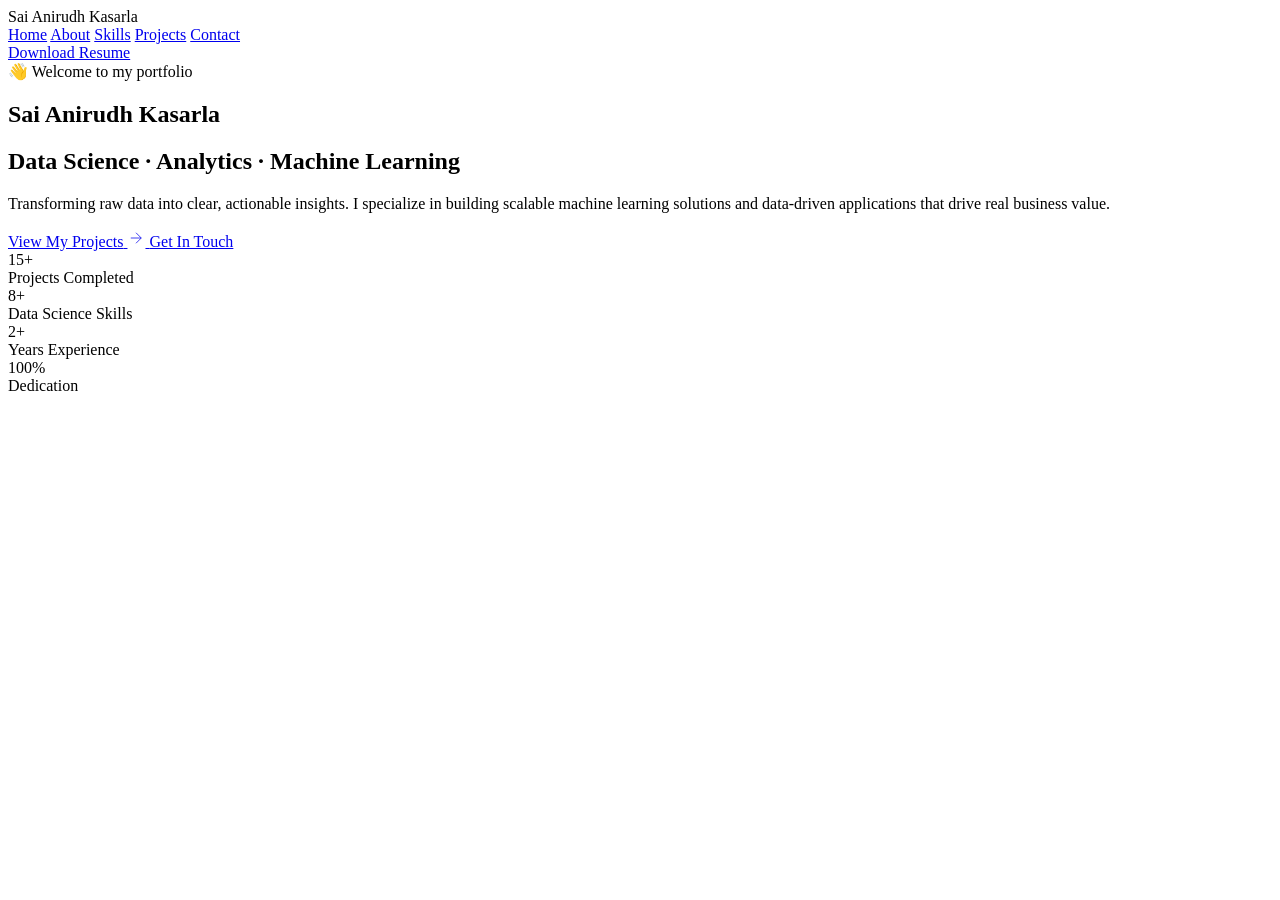
==== index.html @ 558da95c "Add files via upload" ====
<!DOCTYPE html>
<html lang="en">
<head>
    <meta charset="UTF-8" />
    <meta name="viewport" content="width=device-width, initial-scale=1.0" />
    <title>Sai Anirudh Kasarla | Data Science Portfolio</title>

    <!-- Google Font -->
    <link href="https://fonts.googleapis.com/css2?family=Inter:wght@300;400;500;600;700&display=swap" rel="stylesheet">

    <!-- Main CSS -->
    <link rel="stylesheet" href="assets/css/style.css">
</head>
<body>

    <!-- ===== Navbar ===== -->
    <header class="navbar">
        <div class="nav-container">

            <!-- Left: Name -->
            <div class="nav-left">
                Sai Anirudh Kasarla
            </div>

            <!-- Center: Navigation Links -->
            <nav class="nav-center">
                <a href="index.html" class="active">Home</a>
                <a href="about.html">About</a>
                <a href="skills.html">Skills</a>
                <a href="projects.html">Projects</a>
                <a href="contact.html">Contact</a>
            </nav>

            <!-- Right: Resume Button -->
            <div class="nav-right">
                <a
                    href="resume/Sai_Anirudh_Kasarla_Resume.pdf"
                    class="resume-btn"
                    download
                >
                    Download Resume
                </a>
            </div>

        </div>
    </header>

    <!-- ===== Home Content ===== -->
    <main class="home">
        
        <!-- Hero Section -->
        <section class="hero-card">
            <div class="hero-badge">👋 Welcome to my portfolio</div>
            <h1 class="hero-title">Sai Anirudh Kasarla</h1>
            <h2 class="hero-subtitle">Data Science · Analytics · Machine Learning</h2>
            <p class="hero-description">
                Transforming raw data into clear, actionable insights. I specialize in building scalable 
                machine learning solutions and data-driven applications that drive real business value.
            </p>

            <div class="hero-buttons">
                <a href="projects.html" class="primary-btn">
                    <span>View My Projects</span>
                    <svg width="18" height="18" viewBox="0 0 24 24" fill="none" stroke="currentColor">
                        <path d="M5 12h14M12 5l7 7-7 7"/>
                    </svg>
                </a>
                <a href="contact.html" class="secondary-btn">
                    <span>Get In Touch</span>
                </a>
            </div>
        </section>

        <!-- Quick Stats Section -->
        <section class="stats-section">
            <div class="stat-card">
                <div class="stat-number">15+</div>
                <div class="stat-label">Projects Completed</div>
            </div>
            <div class="stat-card">
                <div class="stat-number">8+</div>
                <div class="stat-label">Data Science Skills</div>
            </div>
            <div class="stat-card">
                <div class="stat-number">2+</div>
                <div class="stat-label">Years Experience</div>
            </div>
            <div class="stat-card">
                <div class="stat-number">100%</div>
                <div class="stat-label">Dedication</div>
            </div>
        </section>


    </main>

</body>
</html>
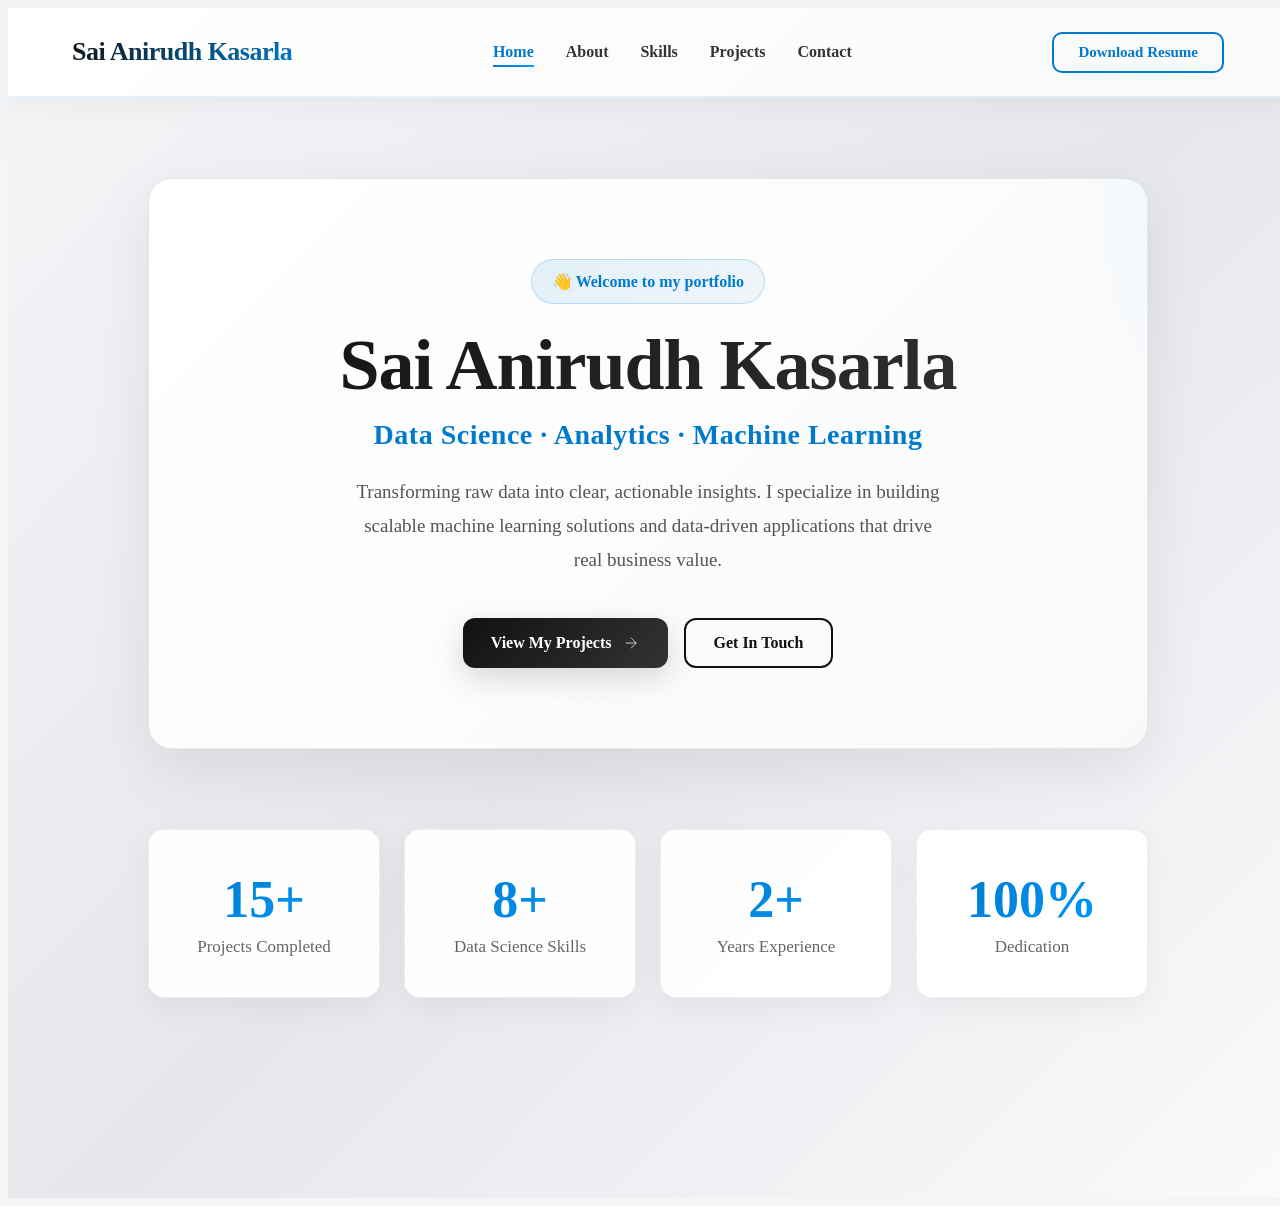
==== commit 4d47d8f8: "Change resume link to open in a new tab" ====
--- a/index.html
+++ b/index.html
@@ -33,11 +33,7 @@
 
             <!-- Right: Resume Button -->
             <div class="nav-right">
-                <a
-                    href="resume/Sai_Anirudh_Kasarla_Resume.pdf"
-                    class="resume-btn"
-                    download
-                >
+                <a href="resume/Sai_Anirudh_Kasarla_Resume.pdf" target="_blank" class="resume-btn">
                     Download Resume
                 </a>
             </div>
@@ -96,3 +92,4 @@
 
 </body>
 </html>
+
--- a/assets/css/style.css
+++ b/assets/css/style.css
@@ -0,0 +1,2061 @@
+/* ===== Global Styles ===== */
+* {
+    box-sizing: border-box;
+}
+
+html, body {
+    width: 100%;
+    overflow-x: hidden;
+}
+
+body {
+    min-height: 100vh;
+    background: linear-gradient(
+        180deg,
+        #f3f4f6 0%,
+        #f5f5f5 100%
+    );
+}
+
+/* ===== Navbar ===== */
+.navbar {
+    height: 90px;
+    background: linear-gradient(135deg, rgba(255, 255, 255, 0.95) 0%, rgba(248, 249, 250, 0.95) 100%);
+    backdrop-filter: blur(20px);
+    border-bottom: 2px solid rgba(0, 122, 204, 0.1);
+    position: sticky;
+    top: 0;
+    z-index: 100;
+    display: flex;
+    align-items: center;
+    box-shadow: 0 4px 30px rgba(0, 0, 0, 0.05);
+}
+
+.nav-container {
+    width: 100%;
+    max-width: 1200px;
+    margin: auto;
+    padding: 0 24px;
+    display: grid;
+    grid-template-columns: auto 1fr auto;
+    align-items: center;
+}
+
+/* Left: Name */
+.nav-left {
+    font-weight: 800;
+    font-size: 26px;
+    letter-spacing: -0.5px;
+    background: linear-gradient(135deg, #111 0%, #007acc 100%);
+    -webkit-background-clip: text;
+    -webkit-text-fill-color: transparent;
+    background-clip: text;
+    cursor: pointer;
+    transition: all 0.3s ease;
+}
+
+.nav-left:hover {
+    letter-spacing: 0px;
+}
+
+/* Center: Links */
+.nav-center {
+    display: flex;
+    justify-content: center;
+    gap: 32px;
+}
+
+.nav-center a {
+    text-decoration: none;
+    color: #333;
+    font-weight: 600;
+    font-size: 16px;
+    transition: all 0.3s cubic-bezier(0.4, 0, 0.2, 1);
+    position: relative;
+    padding: 6px 0;
+}
+
+.nav-center a::after {
+    content: '';
+    position: absolute;
+    bottom: 0;
+    left: 0;
+    width: 0;
+    height: 2px;
+    background: linear-gradient(90deg, #007acc, #0099ff);
+    transition: width 0.3s ease;
+}
+
+.nav-center a:hover {
+    color: #007acc;
+}
+
+.nav-center a:hover::after {
+    width: 100%;
+}
+
+.nav-center a.active {
+    color: #007acc;
+}
+
+.nav-center a.active::after {
+    width: 100%;
+}
+
+/* Right: Resume Button */
+.nav-right {
+    display: flex;
+    justify-content: flex-end;
+}
+
+.resume-btn {
+    padding: 10px 24px;
+    border: 2px solid #007acc;
+    border-radius: 10px;
+    color: #007acc;
+    font-weight: 700;
+    font-size: 15px;
+    text-decoration: none;
+    transition: all 0.3s cubic-bezier(0.4, 0, 0.2, 1);
+    background: transparent;
+    position: relative;
+    overflow: hidden;
+}
+
+.resume-btn::before {
+    content: '';
+    position: absolute;
+    top: 0;
+    left: -100%;
+    width: 100%;
+    height: 100%;
+    background: linear-gradient(135deg, #007acc, #0099ff);
+    transition: left 0.4s ease;
+    z-index: -1;
+    border-radius: 10px;
+}
+
+.resume-btn:hover {
+    background: linear-gradient(135deg, #007acc, #0099ff);
+    color: white;
+    border-color: transparent;
+    box-shadow: 0 10px 30px rgba(0, 122, 204, 0.4);
+    transform: translateY(-2px);
+}
+
+/* ===== Home Section - Professional Styling ===== */
+.home {
+    width: 100%;
+    padding: 80px 20px 120px;
+    background: linear-gradient(135deg, #f3f4f6 0%, #e5e7eb 50%, #f9fafb 100%);
+}
+
+/* ===== Hero Card Section ===== */
+.hero-card {
+    max-width: 1000px;
+    margin: 0 auto 80px;
+    padding: 80px 60px;
+    background: linear-gradient(135deg, #ffffff 0%, #f8f9fa 100%);
+    border-radius: 24px;
+    border: 1px solid rgba(0, 0, 0, 0.08);
+    box-shadow: 0 20px 60px rgba(0, 0, 0, 0.08),
+                0 0 1px rgba(0, 0, 0, 0.1);
+    text-align: center;
+    position: relative;
+    overflow: hidden;
+    animation: fadeInUp 0.8s ease-out;
+}
+
+.hero-card::before {
+    content: '';
+    position: absolute;
+    top: -50%;
+    right: -50%;
+    width: 600px;
+    height: 600px;
+    background: radial-gradient(circle, rgba(0, 122, 204, 0.08) 0%, transparent 70%);
+    border-radius: 50%;
+    z-index: 0;
+    animation: float 6s ease-in-out infinite;
+}
+
+.hero-card > * {
+    position: relative;
+    z-index: 1;
+}
+
+.hero-badge {
+    display: inline-block;
+    padding: 12px 20px;
+    background: linear-gradient(135deg, rgba(0, 122, 204, 0.1), rgba(0, 122, 204, 0.05));
+    border: 1px solid rgba(0, 122, 204, 0.2);
+    border-radius: 50px;
+    font-size: 16px;
+    font-weight: 600;
+    color: #007acc;
+    margin-bottom: 20px;
+    animation: slideDown 0.8s ease-out 0.1s backwards;
+}
+
+.hero-title {
+    font-size: 72px;
+    font-weight: 800;
+    margin: 0 0 12px;
+    background: linear-gradient(135deg, #111 0%, #333 100%);
+    -webkit-background-clip: text;
+    -webkit-text-fill-color: transparent;
+    background-clip: text;
+    animation: slideDown 0.8s ease-out 0.2s backwards;
+    letter-spacing: -1px;
+}
+
+.hero-subtitle {
+    font-size: 28px;
+    font-weight: 600;
+    color: #007acc;
+    margin: 0 0 24px;
+    animation: slideDown 0.8s ease-out 0.3s backwards;
+    letter-spacing: 0.5px;
+}
+
+.hero-description {
+    font-size: 19px;
+    color: #555;
+    line-height: 1.8;
+    margin: 24px 0 40px;
+    max-width: 600px;
+    margin-left: auto;
+    margin-right: auto;
+    animation: slideDown 0.8s ease-out 0.4s backwards;
+}
+
+.hero-buttons {
+    display: flex;
+    justify-content: center;
+    gap: 16px;
+    flex-wrap: wrap;
+    animation: slideDown 0.8s ease-out 0.5s backwards;
+}
+
+.primary-btn,
+.secondary-btn {
+    padding: 14px 28px;
+    border-radius: 12px;
+    text-decoration: none;
+    font-weight: 600;
+    font-size: 16px;
+    transition: all 0.3s cubic-bezier(0.4, 0, 0.2, 1);
+    display: inline-flex;
+    align-items: center;
+    gap: 10px;
+    position: relative;
+    overflow: hidden;
+}
+
+.primary-btn {
+    background: linear-gradient(135deg, #111 0%, #333 100%);
+    color: white;
+    box-shadow: 0 10px 30px rgba(0, 0, 0, 0.15);
+}
+
+.primary-btn::before {
+    content: '';
+    position: absolute;
+    top: 0;
+    left: -100%;
+    width: 100%;
+    height: 100%;
+    background: linear-gradient(135deg, #333 0%, #555 100%);
+    transition: left 0.4s ease;
+    z-index: -1;
+}
+
+.primary-btn:hover {
+    background: linear-gradient(135deg, #333 0%, #555 100%);
+    box-shadow: 0 15px 45px rgba(0, 0, 0, 0.25);
+    transform: translateY(-3px);
+}
+
+.primary-btn:hover svg {
+    animation: slideRight 0.5s ease;
+}
+
+.secondary-btn {
+    background: transparent;
+    border: 2px solid #111;
+    color: #111;
+    box-shadow: inset 0 0 0 0 #111;
+}
+
+.secondary-btn:hover {
+    background: #111;
+    color: white;
+    box-shadow: 0 10px 30px rgba(0, 0, 0, 0.2);
+    transform: translateY(-3px);
+}
+
+/* ===== Stats Section ===== */
+.stats-section {
+    display: grid;
+    grid-template-columns: repeat(auto-fit, minmax(200px, 1fr));
+    gap: 24px;
+    max-width: 1000px;
+    margin: 0 auto 80px;
+    animation: fadeInUp 0.8s ease-out 0.3s backwards;
+}
+
+.stat-card {
+    padding: 40px;
+    background: rgba(255, 255, 255, 0.95);
+    border-radius: 16px;
+    border: 1px solid rgba(0, 0, 0, 0.06);
+    box-shadow: 0 10px 30px rgba(0, 0, 0, 0.05);
+    text-align: center;
+    transition: all 0.4s cubic-bezier(0.4, 0, 0.2, 1);
+    position: relative;
+}
+
+.stat-card::after {
+    content: '';
+    position: absolute;
+    bottom: 0;
+    left: 0;
+    width: 0;
+    height: 4px;
+    background: linear-gradient(90deg, #007acc, #0099ff);
+    border-radius: 0 0 16px 0;
+    transition: width 0.4s ease;
+}
+
+.stat-card:hover {
+    transform: translateY(-8px);
+    box-shadow: 0 20px 50px rgba(0, 122, 204, 0.15);
+    border-color: rgba(0, 122, 204, 0.2);
+}
+
+.stat-card:hover::after {
+    width: 100%;
+}
+
+.stat-number {
+    font-size: 52px;
+    font-weight: 800;
+    background: linear-gradient(135deg, #007acc, #0099ff);
+    -webkit-background-clip: text;
+    -webkit-text-fill-color: transparent;
+    background-clip: text;
+    margin-bottom: 8px;
+}
+
+.stat-label {
+    font-size: 17px;
+    color: #666;
+    font-weight: 500;
+}
+
+/* ===== Expertise Section ===== */
+.expertise-section {
+    max-width: 1000px;
+    margin: 0 auto 80px;
+}
+
+.section-title {
+    font-size: 36px;
+    font-weight: 700;
+    text-align: center;
+    margin-bottom: 50px;
+    color: #111;
+    animation: slideDown 0.8s ease-out backwards;
+}
+
+.expertise-grid {
+    display: grid;
+    grid-template-columns: repeat(auto-fit, minmax(240px, 1fr));
+    gap: 24px;
+    animation: fadeInUp 0.8s ease-out 0.2s backwards;
+}
+
+.expertise-card {
+    padding: 40px;
+    background: rgba(255, 255, 255, 0.95);
+    border-radius: 16px;
+    border: 1px solid rgba(0, 0, 0, 0.06);
+    box-shadow: 0 10px 30px rgba(0, 0, 0, 0.05);
+    transition: all 0.4s cubic-bezier(0.4, 0, 0.2, 1);
+    position: relative;
+    overflow: hidden;
+}
+
+.expertise-card::before {
+    content: '';
+    position: absolute;
+    top: -50%;
+    left: -50%;
+    width: 200%;
+    height: 200%;
+    background: linear-gradient(135deg, rgba(0, 122, 204, 0.1), rgba(0, 122, 204, 0.05));
+    opacity: 0;
+    transition: opacity 0.4s ease;
+}
+
+.expertise-card:hover {
+    transform: translateY(-12px) scale(1.02);
+    box-shadow: 0 25px 60px rgba(0, 122, 204, 0.2);
+    border-color: rgba(0, 122, 204, 0.2);
+}
+
+.expertise-card:hover::before {
+    opacity: 1;
+}
+
+.expertise-icon {
+    font-size: 48px;
+    margin-bottom: 20px;
+    display: inline-block;
+    animation: bounce 2s ease-in-out infinite;
+}
+
+.expertise-card h3 {
+    font-size: 20px;
+    font-weight: 700;
+    margin: 0 0 12px;
+    color: #111;
+    position: relative;
+    z-index: 1;
+}
+
+.expertise-card p {
+    font-size: 15px;
+    color: #666;
+    line-height: 1.6;
+    position: relative;
+    z-index: 1;
+    margin: 0;
+}
+
+/* ===== CTA Section ===== */
+.cta-section {
+    max-width: 800px;
+    margin: 40px auto 0;
+    padding: 60px 50px;
+    background: linear-gradient(135deg, #007acc 0%, #0099ff 100%);
+    border-radius: 20px;
+    box-shadow: 0 20px 60px rgba(0, 122, 204, 0.3);
+    text-align: center;
+    color: white;
+    animation: fadeInUp 0.8s ease-out 0.4s backwards;
+}
+
+.cta-section h2 {
+    font-size: 36px;
+    font-weight: 700;
+    margin: 0 0 12px;
+}
+
+.cta-section p {
+    font-size: 17px;
+    margin: 0 0 30px;
+    opacity: 0.95;
+}
+
+.cta-btn {
+    display: inline-block;
+    padding: 16px 36px;
+    background: white;
+    color: #007acc;
+    text-decoration: none;
+    font-weight: 700;
+    border-radius: 12px;
+    transition: all 0.3s cubic-bezier(0.4, 0, 0.2, 1);
+    box-shadow: 0 10px 30px rgba(0, 0, 0, 0.15);
+    position: relative;
+}
+
+.cta-btn:hover {
+    transform: translateY(-3px);
+    box-shadow: 0 15px 45px rgba(0, 0, 0, 0.25);
+    background: #f0f7ff;
+}
+
+/* ===== Animations ===== */
+@keyframes fadeInUp {
+    from {
+        opacity: 0;
+        transform: translateY(30px);
+    }
+    to {
+        opacity: 1;
+        transform: translateY(0);
+    }
+}
+
+@keyframes slideDown {
+    from {
+        opacity: 0;
+        transform: translateY(-20px);
+    }
+    to {
+        opacity: 1;
+        transform: translateY(0);
+    }
+}
+
+@keyframes slideRight {
+    0%, 100% { transform: translateX(0); }
+    50% { transform: translateX(4px); }
+}
+
+@keyframes float {
+    0%, 100% { transform: translate(0, 0px); }
+    50% { transform: translate(-20px, -20px); }
+}
+
+@keyframes bounce {
+    0%, 100% { transform: translateY(0); }
+    50% { transform: translateY(-8px); }
+}
+
+/* ===== About Page - Unique Design ===== */
+.about {
+    width: 100%;
+    padding: 80px 20px 120px;
+    background: linear-gradient(135deg, #f3f4f6 0%, #e5e7eb 50%, #f9fafb 100%);
+}
+
+/* About Header Section */
+.about-header {
+    max-width: 1000px;
+    margin: 0 auto 80px;
+    text-align: center;
+    animation: fadeInUp 0.8s ease-out;
+}
+
+.about-header h1 {
+    font-size: 64px;
+    font-weight: 800;
+    margin: 0 0 12px;
+    background: linear-gradient(135deg, #111 0%, #007acc 100%);
+    -webkit-background-clip: text;
+    -webkit-text-fill-color: transparent;
+    background-clip: text;
+    letter-spacing: -1px;
+}
+
+.header-subtitle {
+    font-size: 20px;
+    color: #007acc;
+    font-weight: 600;
+    margin: 0;
+}
+
+/* Content Grid Layout */
+.about-content-grid {
+    display: grid;
+    grid-template-columns: 1fr 1fr;
+    gap: 40px;
+    max-width: 1200px;
+    margin: 0 auto 80px;
+    animation: fadeInUp 0.8s ease-out 0.2s backwards;
+}
+
+.about-left,
+.about-right {
+    display: flex;
+    flex-direction: column;
+    gap: 30px;
+}
+
+/* Intro Card */
+.intro-card {
+    padding: 50px;
+    background: rgba(255, 255, 255, 0.95);
+    border-radius: 16px;
+    border: 1px solid rgba(0, 0, 0, 0.06);
+    box-shadow: 0 10px 30px rgba(0, 0, 0, 0.05);
+    transition: all 0.4s cubic-bezier(0.4, 0, 0.2, 1);
+    position: relative;
+    overflow: hidden;
+}
+
+.intro-card::before {
+    content: '';
+    position: absolute;
+    top: -50%;
+    right: -50%;
+    width: 300px;
+    height: 300px;
+    background: radial-gradient(circle, rgba(0, 122, 204, 0.1) 0%, transparent 70%);
+    border-radius: 50%;
+    opacity: 0;
+    transition: opacity 0.4s ease;
+}
+
+.intro-card:hover {
+    transform: translateY(-8px);
+    box-shadow: 0 25px 60px rgba(0, 122, 204, 0.15);
+    border-color: rgba(0, 122, 204, 0.2);
+}
+
+.intro-card:hover::before {
+    opacity: 1;
+}
+
+.intro-card h2 {
+    font-size: 32px;
+    font-weight: 700;
+    margin: 0 0 20px;
+    color: #111;
+    position: relative;
+    z-index: 1;
+}
+
+.intro-card p {
+    font-size: 16px;
+    color: #555;
+    line-height: 1.8;
+    margin: 0 0 16px;
+    position: relative;
+    z-index: 1;
+}
+
+.intro-card p:last-child {
+    margin-bottom: 0;
+}
+
+/* Skills Summary Card */
+.skills-summary-card {
+    padding: 40px;
+    background: linear-gradient(135deg, rgba(0, 122, 204, 0.05) 0%, rgba(0, 153, 255, 0.05) 100%);
+    border: 2px solid rgba(0, 122, 204, 0.2);
+    border-radius: 16px;
+    transition: all 0.4s cubic-bezier(0.4, 0, 0.2, 1);
+}
+
+.skills-summary-card:hover {
+    border-color: rgba(0, 122, 204, 0.4);
+    box-shadow: 0 15px 50px rgba(0, 122, 204, 0.15);
+    transform: translateY(-5px);
+}
+
+.skills-summary-card h3 {
+    font-size: 24px;
+    font-weight: 700;
+    margin: 0 0 25px;
+    color: #111;
+}
+
+.skills-tags {
+    display: flex;
+    flex-wrap: wrap;
+    gap: 12px;
+}
+
+.skill-tag {
+    display: inline-block;
+    padding: 8px 16px;
+    background: linear-gradient(135deg, #007acc, #0099ff);
+    color: white;
+    border-radius: 50px;
+    font-size: 14px;
+    font-weight: 600;
+    transition: all 0.3s ease;
+    cursor: default;
+}
+
+.skill-tag:hover {
+    transform: translateY(-3px);
+    box-shadow: 0 10px 25px rgba(0, 122, 204, 0.4);
+}
+
+/* Education Timeline Card */
+.education-timeline-card {
+    padding: 50px;
+    background: rgba(255, 255, 255, 0.95);
+    border-radius: 16px;
+    border: 1px solid rgba(0, 0, 0, 0.06);
+    box-shadow: 0 10px 30px rgba(0, 0, 0, 0.05);
+    transition: all 0.4s cubic-bezier(0.4, 0, 0.2, 1);
+}
+
+.education-timeline-card:hover {
+    transform: translateY(-8px);
+    box-shadow: 0 25px 60px rgba(0, 122, 204, 0.15);
+}
+
+.education-timeline-card h2 {
+    font-size: 32px;
+    font-weight: 700;
+    margin: 0 0 40px;
+    color: #111;
+    position: relative;
+    padding-bottom: 20px;
+}
+
+.education-timeline-card h2::after {
+    content: '';
+    position: absolute;
+    bottom: 0;
+    left: 0;
+    width: 50px;
+    height: 3px;
+    background: linear-gradient(90deg, #007acc, #0099ff);
+    border-radius: 2px;
+}
+
+/* Timeline Items */
+.timeline-item {
+    position: relative;
+    padding-left: 60px;
+    margin-bottom: 40px;
+}
+
+.timeline-item:last-child {
+    margin-bottom: 0;
+}
+
+.timeline-item::before {
+    content: '';
+    position: absolute;
+    left: 0;
+    top: 8px;
+    width: 20px;
+    height: 20px;
+    border-radius: 50%;
+    background: linear-gradient(135deg, #007acc, #0099ff);
+    border: 3px solid white;
+    box-shadow: 0 0 0 2px rgba(0, 122, 204, 0.3);
+}
+
+.timeline-item::after {
+    content: '';
+    position: absolute;
+    left: 8px;
+    top: 30px;
+    width: 4px;
+    height: 60px;
+    background: linear-gradient(180deg, rgba(0, 122, 204, 0.3), transparent);
+    display: none;
+}
+
+.timeline-item:not(:last-child)::after {
+    display: block;
+}
+
+.timeline-content h3 {
+    font-size: 18px;
+    font-weight: 700;
+    color: #111;
+    margin: 0 0 6px;
+}
+
+.timeline-school {
+    font-size: 14px;
+    color: #007acc;
+    font-weight: 600;
+    margin: 0 0 4px;
+}
+
+.timeline-date {
+    font-size: 13px;
+    color: #999;
+    margin: 0 0 12px;
+}
+
+.timeline-description {
+    font-size: 15px;
+    color: #666;
+    line-height: 1.6;
+    margin: 0;
+}
+
+/* Why Section */
+.why-section {
+    max-width: 1000px;
+    margin: 0 auto 80px;
+    animation: fadeInUp 0.8s ease-out 0.3s backwards;
+}
+
+.why-section h2 {
+    font-size: 40px;
+    font-weight: 700;
+    text-align: center;
+    margin: 0 0 50px;
+    color: #111;
+}
+
+.why-grid {
+    display: grid;
+    grid-template-columns: repeat(auto-fit, minmax(260px, 1fr));
+    gap: 24px;
+}
+
+.why-card {
+    padding: 40px;
+    background: rgba(255, 255, 255, 0.95);
+    border-radius: 16px;
+    border: 1px solid rgba(0, 0, 0, 0.06);
+    box-shadow: 0 10px 30px rgba(0, 0, 0, 0.05);
+    transition: all 0.4s cubic-bezier(0.4, 0, 0.2, 1);
+    position: relative;
+    overflow: hidden;
+    text-align: center;
+}
+
+.why-card::before {
+    content: '';
+    position: absolute;
+    top: -50%;
+    left: -50%;
+    width: 200%;
+    height: 200%;
+    background: linear-gradient(135deg, rgba(0, 122, 204, 0.1), rgba(0, 122, 204, 0.05));
+    opacity: 0;
+    transition: opacity 0.4s ease;
+}
+
+.why-card:hover {
+    transform: translateY(-12px) scale(1.02);
+    box-shadow: 0 25px 60px rgba(0, 122, 204, 0.2);
+    border-color: rgba(0, 122, 204, 0.2);
+}
+
+.why-card:hover::before {
+    opacity: 1;
+}
+
+.why-icon {
+    font-size: 52px;
+    margin-bottom: 20px;
+    display: block;
+    position: relative;
+    z-index: 1;
+    animation: bounce 2s ease-in-out infinite;
+}
+
+.why-card h3 {
+    font-size: 22px;
+    font-weight: 700;
+    margin: 0 0 15px;
+    color: #111;
+    position: relative;
+    z-index: 1;
+}
+
+.why-card p {
+    font-size: 15px;
+    color: #666;
+    line-height: 1.6;
+    margin: 0;
+    position: relative;
+    z-index: 1;
+}
+
+/* Journey Section */
+.journey-section {
+    max-width: 900px;
+    margin: 0 auto 80px;
+    padding: 60px;
+    background: linear-gradient(135deg, #007acc 0%, #0099ff 100%);
+    border-radius: 20px;
+    color: white;
+    box-shadow: 0 20px 60px rgba(0, 122, 204, 0.3);
+    animation: fadeInUp 0.8s ease-out 0.4s backwards;
+}
+
+.journey-content h2 {
+    font-size: 36px;
+    font-weight: 700;
+    margin: 0 0 30px;
+}
+
+.journey-content p {
+    font-size: 17px;
+    line-height: 1.8;
+    margin: 0 0 20px;
+    opacity: 0.95;
+}
+
+.journey-content p:last-child {
+    margin-bottom: 0;
+}
+
+/* Fun Facts Section */
+.fun-facts-section {
+    max-width: 1000px;
+    margin: 0 auto;
+}
+
+.fun-facts-section h2 {
+    font-size: 40px;
+    font-weight: 700;
+    text-align: center;
+    margin: 0 0 50px;
+    color: #111;
+    animation: fadeInUp 0.8s ease-out 0.5s backwards;
+}
+
+.fun-facts-grid {
+    display: grid;
+    grid-template-columns: repeat(auto-fit, minmax(200px, 1fr));
+    gap: 24px;
+    animation: fadeInUp 0.8s ease-out 0.6s backwards;
+}
+
+.fact-card {
+    padding: 40px;
+    background: rgba(255, 255, 255, 0.95);
+    border-radius: 16px;
+    border: 2px solid rgba(0, 122, 204, 0.1);
+    box-shadow: 0 10px 30px rgba(0, 0, 0, 0.05);
+    text-align: center;
+    transition: all 0.4s cubic-bezier(0.4, 0, 0.2, 1);
+}
+
+.fact-card:hover {
+    transform: translateY(-10px) rotate(2deg);
+    box-shadow: 0 25px 60px rgba(0, 122, 204, 0.15);
+    border-color: rgba(0, 122, 204, 0.3);
+}
+
+.fact-number {
+    font-size: 48px;
+    font-weight: 800;
+    background: linear-gradient(135deg, #007acc, #0099ff);
+    -webkit-background-clip: text;
+    -webkit-text-fill-color: transparent;
+    background-clip: text;
+    margin-bottom: 12px;
+    display: block;
+}
+
+.fact-card p {
+    font-size: 16px;
+    color: #666;
+    font-weight: 600;
+    margin: 0;
+    line-height: 1.6;
+}
+
+/* Responsive Design */
+@media (max-width: 768px) {
+    .about-content-grid {
+        grid-template-columns: 1fr;
+        gap: 30px;
+    }
+    
+    .about-header h1 {
+        font-size: 42px;
+    }
+    
+    .header-subtitle {
+        font-size: 16px;
+    }
+    
+    .intro-card,
+    .education-timeline-card {
+        padding: 30px;
+    }
+    
+    .journey-section {
+        padding: 40px;
+    }
+}
+
+
+/* ===== Skills Page - Professional Design ===== */
+.skills {
+    width: 100%;
+    padding: 80px 20px 120px;
+    background: linear-gradient(135deg, #f3f4f6 0%, #e5e7eb 50%, #f9fafb 100%);
+}
+
+/* Skills Header */
+.skills-header {
+    max-width: 1000px;
+    margin: 0 auto 80px;
+    text-align: center;
+    animation: fadeInUp 0.8s ease-out;
+}
+
+.skills-header h1 {
+    font-size: 64px;
+    font-weight: 800;
+    margin: 0 0 12px;
+    background: linear-gradient(135deg, #111 0%, #007acc 100%);
+    -webkit-background-clip: text;
+    -webkit-text-fill-color: transparent;
+    background-clip: text;
+    letter-spacing: -1px;
+}
+
+.skills-header-subtitle {
+    font-size: 20px;
+    color: #007acc;
+    font-weight: 600;
+    margin: 0;
+}
+
+/* Proficiency Section */
+.proficiency-section {
+    max-width: 1000px;
+    margin: 0 auto 80px;
+    animation: fadeInUp 0.8s ease-out 0.1s backwards;
+}
+
+.proficiency-section h2 {
+    font-size: 36px;
+    font-weight: 700;
+    text-align: center;
+    margin: 0 0 50px;
+    color: #111;
+}
+
+.proficiency-grid {
+    display: grid;
+    grid-template-columns: repeat(auto-fit, minmax(220px, 1fr));
+    gap: 24px;
+}
+
+.proficiency-card {
+    padding: 40px;
+    background: rgba(255, 255, 255, 0.95);
+    border-radius: 16px;
+    border: 2px solid rgba(0, 122, 204, 0.1);
+    box-shadow: 0 10px 30px rgba(0, 0, 0, 0.05);
+    text-align: center;
+    transition: all 0.4s cubic-bezier(0.4, 0, 0.2, 1);
+}
+
+.proficiency-card:hover {
+    transform: translateY(-12px);
+    border-color: rgba(0, 122, 204, 0.3);
+    box-shadow: 0 25px 60px rgba(0, 122, 204, 0.15);
+}
+
+.proficiency-icon {
+    font-size: 28px;
+    margin-bottom: 15px;
+    display: block;
+}
+
+.proficiency-card h3 {
+    font-size: 22px;
+    font-weight: 700;
+    margin: 0 0 10px;
+    color: #111;
+}
+
+.proficiency-card p {
+    font-size: 15px;
+    color: #666;
+    margin: 0;
+}
+
+/* Skills Categories */
+.skills-categories {
+    display: grid;
+    grid-template-columns: repeat(auto-fit, minmax(320px, 1fr));
+    gap: 30px;
+    max-width: 1200px;
+    margin: 0 auto 80px;
+    animation: fadeInUp 0.8s ease-out 0.2s backwards;
+}
+
+.skill-category {
+    padding: 45px;
+    background: rgba(255, 255, 255, 0.95);
+    border-radius: 20px;
+    border: 1px solid rgba(0, 0, 0, 0.06);
+    box-shadow: 0 15px 40px rgba(0, 0, 0, 0.05);
+    transition: all 0.4s cubic-bezier(0.4, 0, 0.2, 1);
+    position: relative;
+    overflow: hidden;
+}
+
+.skill-category::before {
+    content: '';
+    position: absolute;
+    top: -50%;
+    right: -50%;
+    width: 300px;
+    height: 300px;
+    background: radial-gradient(circle, rgba(0, 122, 204, 0.08) 0%, transparent 70%);
+    border-radius: 50%;
+    opacity: 0;
+    transition: opacity 0.4s ease;
+}
+
+.skill-category:hover {
+    transform: translateY(-15px);
+    box-shadow: 0 30px 70px rgba(0, 122, 204, 0.15);
+    border-color: rgba(0, 122, 204, 0.2);
+}
+
+.skill-category:hover::before {
+    opacity: 1;
+}
+
+.category-header {
+    display: flex;
+    align-items: center;
+    gap: 15px;
+    margin-bottom: 15px;
+    position: relative;
+    z-index: 1;
+}
+
+.category-header h2 {
+    font-size: 24px;
+    font-weight: 700;
+    color: #111;
+    margin: 0;
+}
+
+.category-description {
+    font-size: 14px;
+    color: #007acc;
+    font-weight: 600;
+    margin: 0 0 20px;
+    position: relative;
+    z-index: 1;
+}
+
+.skills-list {
+    display: flex;
+    flex-wrap: wrap;
+    gap: 12px;
+    position: relative;
+    z-index: 1;
+}
+
+.skill-item {
+    display: inline-block;
+    padding: 10px 16px;
+    background: linear-gradient(135deg, rgba(0, 122, 204, 0.1), rgba(0, 153, 255, 0.05));
+    border: 1.5px solid rgba(0, 122, 204, 0.2);
+    border-radius: 50px;
+    font-size: 14px;
+    font-weight: 600;
+    color: #007acc;
+    transition: all 0.3s ease;
+    cursor: default;
+}
+
+.skill-item:hover {
+    background: linear-gradient(135deg, #007acc, #0099ff);
+    color: white;
+    border-color: transparent;
+    transform: translateY(-2px);
+    box-shadow: 0 10px 25px rgba(0, 122, 204, 0.3);
+}
+
+/* Skills Highlight Section */
+.skills-highlight {
+    display: grid;
+    grid-template-columns: 1fr 1fr;
+    gap: 40px;
+    max-width: 1000px;
+    margin: 0 auto;
+    animation: fadeInUp 0.8s ease-out 0.3s backwards;
+}
+
+.highlight-card {
+    padding: 50px;
+    border-radius: 16px;
+    transition: all 0.4s cubic-bezier(0.4, 0, 0.2, 1);
+}
+
+.highlight-left {
+    background: rgba(255, 255, 255, 0.95);
+    border: 1px solid rgba(0, 0, 0, 0.06);
+    box-shadow: 0 15px 40px rgba(0, 0, 0, 0.05);
+}
+
+.highlight-right {
+    background: linear-gradient(135deg, #007acc 0%, #0099ff 100%);
+    color: white;
+    box-shadow: 0 20px 60px rgba(0, 122, 204, 0.3);
+}
+
+.highlight-card:hover {
+    transform: translateY(-8px);
+}
+
+.highlight-left:hover {
+    box-shadow: 0 25px 60px rgba(0, 122, 204, 0.15);
+    border-color: rgba(0, 122, 204, 0.2);
+}
+
+.highlight-right:hover {
+    box-shadow: 0 30px 70px rgba(0, 122, 204, 0.4);
+}
+
+.highlight-card h3 {
+    font-size: 24px;
+    font-weight: 700;
+    margin: 0 0 16px;
+}
+
+.highlight-card p {
+    font-size: 16px;
+    line-height: 1.8;
+    margin: 0;
+    color: inherit;
+}
+
+.highlight-left p {
+    color: #555;
+}
+
+/* Responsive Design */
+@media (max-width: 768px) {
+    .skills-header h1 {
+        font-size: 42px;
+    }
+    
+    .skills-categories {
+        grid-template-columns: 1fr;
+    }
+    
+    .skills-highlight {
+        grid-template-columns: 1fr;
+    }
+    
+    .skill-category {
+        padding: 30px;
+    }
+}
+
+/* ===== Projects Page - Fresh Modern Design ===== */
+.projects {
+    width: 100%;
+    padding: 80px 20px 120px;
+    background: linear-gradient(135deg, #f3f4f6 0%, #e5e7eb 50%, #f9fafb 100%);
+}
+
+/* Projects Header */
+.projects-header {
+    max-width: 1000px;
+    margin: 0 auto 80px;
+    text-align: center;
+    animation: fadeInUp 0.8s ease-out;
+}
+
+.header-content h1 {
+    font-size: 64px;
+    font-weight: 800;
+    margin: 0 0 12px;
+    background: linear-gradient(135deg, #111 0%, #007acc 100%);
+    -webkit-background-clip: text;
+    -webkit-text-fill-color: transparent;
+    background-clip: text;
+    letter-spacing: -1px;
+}
+
+.header-subtitle {
+    font-size: 18px;
+    color: #666;
+    margin: 0;
+}
+
+/* Featured Section */
+.featured-section {
+    max-width: 1200px;
+    margin: 0 auto 100px;
+    animation: fadeInUp 0.8s ease-out 0.1s backwards;
+}
+
+.featured-title {
+    font-size: 40px;
+    font-weight: 700;
+    text-align: center;
+    margin: 0 0 50px;
+    color: #111;
+    position: relative;
+    padding-bottom: 20px;
+}
+
+.featured-title::after {
+    content: '';
+    position: absolute;
+    bottom: 0;
+    left: 50%;
+    transform: translateX(-50%);
+    width: 80px;
+    height: 4px;
+    background: linear-gradient(90deg, #007acc, #0099ff);
+    border-radius: 2px;
+}
+
+.featured-grid {
+    display: grid;
+    grid-template-columns: repeat(auto-fit, minmax(320px, 1fr));
+    gap: 30px;
+}
+
+.featured-card {
+    padding: 50px;
+    background: rgba(255, 255, 255, 0.95);
+    border-radius: 20px;
+    border: 1px solid rgba(0, 0, 0, 0.06);
+    box-shadow: 0 15px 40px rgba(0, 0, 0, 0.05);
+    transition: all 0.4s cubic-bezier(0.4, 0, 0.2, 1);
+    position: relative;
+    overflow: hidden;
+}
+
+.featured-card::before {
+    content: '';
+    position: absolute;
+    top: -50%;
+    right: -50%;
+    width: 300px;
+    height: 300px;
+    background: radial-gradient(circle, rgba(0, 122, 204, 0.1) 0%, transparent 70%);
+    border-radius: 50%;
+    opacity: 0;
+    transition: opacity 0.4s ease;
+}
+
+.featured-card:hover {
+    transform: translateY(-15px);
+    box-shadow: 0 30px 70px rgba(0, 122, 204, 0.15);
+    border-color: rgba(0, 122, 204, 0.2);
+}
+
+.featured-card:hover::before {
+    opacity: 1;
+}
+
+.featured-card-top {
+    margin-bottom: 20px;
+    position: relative;
+    z-index: 1;
+}
+
+.featured-card h3 {
+    font-size: 24px;
+    font-weight: 700;
+    color: #111;
+    margin: 0 0 12px;
+}
+
+.project-meta {
+    display: flex;
+    flex-wrap: wrap;
+    gap: 10px;
+}
+
+.meta-badge {
+    display: inline-block;
+    padding: 6px 12px;
+    background: rgba(0, 122, 204, 0.1);
+    border: 1px solid rgba(0, 122, 204, 0.2);
+    border-radius: 50px;
+    font-size: 12px;
+    font-weight: 600;
+    color: #007acc;
+    text-transform: uppercase;
+    letter-spacing: 0.5px;
+}
+
+.featured-description {
+    font-size: 15px;
+    color: #555;
+    line-height: 1.7;
+    margin: 0 0 20px;
+    position: relative;
+    z-index: 1;
+}
+
+.features-list {
+    display: flex;
+    flex-wrap: wrap;
+    gap: 10px;
+    margin-bottom: 25px;
+    position: relative;
+    z-index: 1;
+}
+
+.feature-item {
+    display: inline-block;
+    padding: 8px 16px;
+    background: linear-gradient(135deg, rgba(0, 122, 204, 0.05), rgba(0, 153, 255, 0.05));
+    border: 1px solid rgba(0, 122, 204, 0.15);
+    border-radius: 50px;
+    font-size: 13px;
+    color: #007acc;
+    font-weight: 600;
+}
+
+.project-cta {
+    display: inline-block;
+    padding: 12px 28px;
+    background: linear-gradient(135deg, #007acc, #0099ff);
+    color: white;
+    text-decoration: none;
+    font-weight: 700;
+    border-radius: 8px;
+    transition: all 0.3s ease;
+    position: relative;
+    z-index: 1;
+}
+
+.project-cta:hover {
+    transform: translateY(-3px);
+    box-shadow: 0 15px 40px rgba(0, 122, 204, 0.4);
+}
+
+/* All Projects Section */
+.all-projects-section {
+    max-width: 1200px;
+    margin: 0 auto 80px;
+    animation: fadeInUp 0.8s ease-out 0.2s backwards;
+}
+
+.all-projects-title {
+    font-size: 40px;
+    font-weight: 700;
+    text-align: center;
+    margin: 0 0 50px;
+    color: #111;
+    position: relative;
+    padding-bottom: 20px;
+}
+
+.all-projects-title::after {
+    content: '';
+    position: absolute;
+    bottom: 0;
+    left: 50%;
+    transform: translateX(-50%);
+    width: 80px;
+    height: 4px;
+    background: linear-gradient(90deg, #007acc, #0099ff);
+    border-radius: 2px;
+}
+
+.projects-collection {
+    display: flex;
+    flex-direction: column;
+    gap: 30px;
+}
+
+.project-row {
+    display: grid;
+    grid-template-columns: repeat(auto-fit, minmax(300px, 1fr));
+    gap: 24px;
+}
+
+.project-col {
+    display: flex;
+}
+
+.project-card-item {
+    flex: 1;
+    padding: 35px;
+    background: rgba(255, 255, 255, 0.95);
+    border-radius: 16px;
+    border: 1px solid rgba(0, 0, 0, 0.06);
+    box-shadow: 0 10px 30px rgba(0, 0, 0, 0.05);
+    transition: all 0.4s cubic-bezier(0.4, 0, 0.2, 1);
+    position: relative;
+    overflow: hidden;
+}
+
+.project-card-item::before {
+    content: '';
+    position: absolute;
+    top: -50%;
+    right: -50%;
+    width: 250px;
+    height: 250px;
+    background: radial-gradient(circle, rgba(0, 122, 204, 0.08) 0%, transparent 70%);
+    border-radius: 50%;
+    opacity: 0;
+    transition: opacity 0.4s ease;
+}
+
+.project-card-item:hover {
+    transform: translateY(-8px);
+    box-shadow: 0 20px 50px rgba(0, 122, 204, 0.12);
+    border-color: rgba(0, 122, 204, 0.15);
+}
+
+.project-card-item:hover::before {
+    opacity: 1;
+}
+
+.project-card-item h4 {
+    font-size: 20px;
+    font-weight: 700;
+    color: #111;
+    margin: 0 0 12px;
+    position: relative;
+    z-index: 1;
+}
+
+.project-desc {
+    font-size: 14px;
+    color: #666;
+    line-height: 1.6;
+    margin: 0 0 16px;
+    position: relative;
+    z-index: 1;
+}
+
+.project-tags {
+    display: flex;
+    flex-wrap: wrap;
+    gap: 8px;
+    margin-bottom: 16px;
+    position: relative;
+    z-index: 1;
+}
+
+.tag {
+    display: inline-block;
+    padding: 5px 10px;
+    background: rgba(0, 122, 204, 0.08);
+    border-radius: 50px;
+    font-size: 12px;
+    color: #007acc;
+    font-weight: 600;
+}
+
+.project-link {
+    display: inline-block;
+    color: #007acc;
+    text-decoration: none;
+    font-weight: 700;
+    font-size: 14px;
+    transition: all 0.3s ease;
+    position: relative;
+    z-index: 1;
+}
+
+.project-link:hover {
+    color: #0099ff;
+    transform: translateX(4px);
+}
+
+/* CTA Section */
+.projects-cta {
+    max-width: 900px;
+    margin: 0 auto;
+    padding: 60px;
+    background: linear-gradient(135deg, rgba(0, 217, 255, 0.1) 0%, rgba(255, 0, 110, 0.1) 100%);
+    border: 2px solid rgba(0, 217, 255, 0.3);
+    border-radius: 16px;
+    text-align: center;
+    animation: fadeInUp 0.8s ease-out 0.4s backwards;
+}
+
+.projects-cta h2 {
+    font-size: 36px;
+    font-weight: 700;
+    color: #fff;
+    margin: 0 0 12px;
+}
+
+.projects-cta p {
+    font-size: 16px;
+    color: #a0aec0;
+    margin: 0 0 30px;
+}
+
+.cta-btn {
+    display: inline-block;
+    padding: 14px 36px;
+    background: linear-gradient(135deg, #00d9ff, #0099ff);
+    color: #0a0e27;
+    text-decoration: none;
+    font-weight: 700;
+    border-radius: 8px;
+    transition: all 0.3s ease;
+    box-shadow: 0 15px 40px rgba(0, 217, 255, 0.3);
+}
+
+.cta-btn:hover {
+    transform: translateY(-3px);
+    box-shadow: 0 20px 50px rgba(0, 217, 255, 0.5);
+}
+
+/* Responsive Design */
+@media (max-width: 768px) {
+    .projects-header h1 {
+        font-size: 42px;
+    }
+    
+    .projects-grid {
+        grid-template-columns: 1fr;
+    }
+    
+    .projects-list {
+        grid-template-columns: 1fr;
+    }
+    
+    .project-card {
+        padding: 30px;
+    }
+    
+    .projects-cta {
+        padding: 40px;
+    }
+}
+
+/* Explore Section */
+.explore-section {
+    max-width: 900px;
+    margin: 0 auto;
+    padding: 60px;
+    background: linear-gradient(135deg, rgba(0, 122, 204, 0.08) 0%, rgba(0, 153, 255, 0.08) 100%);
+    border: 2px solid rgba(0, 122, 204, 0.15);
+    border-radius: 20px;
+    text-align: center;
+    animation: fadeInUp 0.8s ease-out 0.3s backwards;
+}
+
+.explore-content h2 {
+    font-size: 36px;
+    font-weight: 700;
+    color: #111;
+    margin: 0 0 12px;
+}
+
+.explore-content p {
+    font-size: 20px;
+    color: #666;
+    margin: 0 0 30px;
+}
+
+.explore-btn {
+    display: inline-block;
+    padding: 14px 36px;
+    background: linear-gradient(135deg, #007acc, #0099ff);
+    color: white;
+    text-decoration: none;
+    font-weight: 700;
+    font-size: 16px;
+    border-radius: 8px;
+    transition: all 0.3s ease;
+    box-shadow: 0 10px 30px rgba(0, 122, 204, 0.2);
+}
+
+.explore-btn:hover {
+    transform: translateY(-3px);
+    box-shadow: 0 15px 45px rgba(0, 122, 204, 0.4);
+}
+
+@media (max-width: 768px) {
+    .header-content h1 {
+        font-size: 42px;
+    }
+    
+    .featured-grid {
+        grid-template-columns: 1fr;
+    }
+    
+    .project-row {
+        grid-template-columns: 1fr;
+    }
+    
+    .featured-card,
+    .project-card-item {
+        padding: 30px;
+    }
+    
+    .explore-section {
+        padding: 40px;
+    }
+}
+
+/* ===== Contact Page ===== */
+.contact {
+    min-height: calc(100vh - 80px); /* full page minus navbar */
+    display: flex;
+    justify-content: center;
+    align-items: center;
+    padding: 40px 20px;
+}
+
+.contact-card {
+    width: min(80vw, 900px);
+    background: rgba(255, 255, 255, 0.9);
+    padding: 60px;
+    border-radius: 24px;
+    border: 1px solid #ddd;
+    box-shadow: 0 25px 50px rgba(0, 0, 0, 0.06);
+    overflow-x: hidden;
+}
+
+.contact-card h1 {
+    font-size: 36px;
+    margin-bottom: 10px;
+}
+
+.contact-subtitle {
+    color: #555;
+    font-size: 16px;
+    margin-bottom: 40px;
+}
+
+.contact-info p {
+    font-size: 17px;
+    margin-bottom: 18px;
+    color: #333;
+}
+
+.contact-info a {
+    color: #007acc;
+    text-decoration: none;
+    font-weight: 500;
+}
+
+.contact-info a:hover {
+    text-decoration: underline;
+}
+
+/* ===== CONTACT PAGE - PROFESSIONAL DESIGN ===== */
+.contact-main {
+    width: 100%;
+    padding: 0 20px;
+    background: linear-gradient(135deg, #f3f4f6 0%, #e5e7eb 50%, #f9fafb 100%);
+    min-height: 100vh;
+}
+
+/* Contact Hero */
+.contact-hero {
+    max-width: 1200px;
+    margin: 8px auto 40px;
+    text-align: center;
+    animation: fadeInUp 0.8s ease-out;
+}
+
+.hero-content h1 {
+    font-size: 64px;
+    font-weight: 800;
+    margin: 0 0 16px;
+    background: linear-gradient(135deg, #111 0%, #007acc 100%);
+    -webkit-background-clip: text;
+    -webkit-text-fill-color: transparent;
+    background-clip: text;
+    letter-spacing: -1px;
+}
+
+.hero-content p {
+    font-size: 18px;
+    color: #666;
+    margin: 0;
+}
+
+/* Contact Grid Section */
+.contact-grid-section {
+    max-width: 1200px;
+    margin: 0 auto 80px;
+    padding: 0 20px;
+    animation: fadeInUp 0.8s ease-out 0.1s backwards;
+}
+
+.contact-grid {
+    display: grid;
+    grid-template-columns: 1fr 1fr;
+    gap: 40px;
+    align-items: start;
+}
+
+/* Left: Contact Methods */
+.contact-left {
+    display: flex;
+    flex-direction: column;
+}
+
+.contact-methods {
+    display: flex;
+    flex-direction: column;
+    gap: 20px;
+}
+
+.contact-card-method {
+    padding: 40px;
+    background: rgba(255, 255, 255, 0.95);
+    border-radius: 16px;
+    border: 1px solid rgba(0, 0, 0, 0.06);
+    box-shadow: 0 10px 30px rgba(0, 0, 0, 0.05);
+    text-align: center;
+    transition: all 0.4s cubic-bezier(0.4, 0, 0.2, 1);
+    position: relative;
+    overflow: hidden;
+}
+
+.contact-card-method::before {
+    content: '';
+    position: absolute;
+    top: -50%;
+    right: -50%;
+    width: 250px;
+    height: 250px;
+    background: radial-gradient(circle, rgba(0, 122, 204, 0.1) 0%, transparent 70%);
+    border-radius: 50%;
+    opacity: 0;
+    transition: opacity 0.4s ease;
+}
+
+.contact-card-method:hover {
+    transform: translateY(-10px);
+    box-shadow: 0 20px 50px rgba(0, 122, 204, 0.12);
+    border-color: rgba(0, 122, 204, 0.15);
+}
+
+.contact-card-method:hover::before {
+    opacity: 1;
+}
+
+.card-icon {
+    font-size: 48px;
+    margin-bottom: 16px;
+    display: inline-block;
+    position: relative;
+    z-index: 1;
+}
+
+.contact-card-method h3 {
+    font-size: 20px;
+    font-weight: 700;
+    color: #111;
+    margin: 0 0 8px;
+    position: relative;
+    z-index: 1;
+}
+
+.contact-card-method p {
+    font-size: 14px;
+    color: #666;
+    margin: 0 0 20px;
+    position: relative;
+    z-index: 1;
+}
+
+.contact-btn {
+    display: inline-block;
+    padding: 12px 28px;
+    background: linear-gradient(135deg, #007acc, #0099ff);
+    color: white;
+    text-decoration: none;
+    font-weight: 700;
+    border-radius: 8px;
+    transition: all 0.3s ease;
+    position: relative;
+    z-index: 1;
+    font-size: 14px;
+}
+
+.contact-btn:hover {
+    transform: translateY(-3px);
+    box-shadow: 0 10px 25px rgba(0, 122, 204, 0.3);
+}
+
+/* Right: Info & Services */
+.contact-right {
+    display: flex;
+    flex-direction: column;
+    gap: 24px;
+}
+
+/* Info Card */
+.info-card {
+    padding: 40px;
+    background: rgba(255, 255, 255, 0.95);
+    border-radius: 16px;
+    border: 1px solid rgba(0, 0, 0, 0.06);
+    box-shadow: 0 10px 30px rgba(0, 0, 0, 0.05);
+}
+
+.info-card h2 {
+    font-size: 24px;
+    font-weight: 700;
+    color: #111;
+    margin: 0 0 24px;
+}
+
+.info-list {
+    display: flex;
+    flex-direction: column;
+    gap: 16px;
+}
+
+.info-row {
+    display: flex;
+    gap: 16px;
+    align-items: flex-start;
+    padding: 16px;
+    background: rgba(0, 122, 204, 0.03);
+    border-radius: 12px;
+    border-left: 4px solid #007acc;
+}
+
+.info-icon {
+    font-size: 24px;
+    min-width: 32px;
+    text-align: center;
+}
+
+.info-row strong {
+    display: block;
+    font-size: 14px;
+    color: #111;
+    margin-bottom: 4px;
+}
+
+.info-row p {
+    font-size: 13px;
+    color: #666;
+    margin: 0;
+}
+
+/* Services CTA Card */
+.services-cta-card {
+    padding: 40px;
+    background: linear-gradient(135deg, rgba(0, 122, 204, 0.1) 0%, rgba(0, 153, 255, 0.1) 100%);
+    border: 2px solid rgba(0, 122, 204, 0.2);
+    border-radius: 16px;
+    transition: all 0.4s ease;
+    position: relative;
+    overflow: hidden;
+}
+
+.services-cta-card::before {
+    content: '';
+    position: absolute;
+    top: -50%;
+    right: -50%;
+    width: 300px;
+    height: 300px;
+    background: radial-gradient(circle, rgba(0, 122, 204, 0.15) 0%, transparent 70%);
+    border-radius: 50%;
+    opacity: 0;
+    transition: opacity 0.4s ease;
+}
+
+.services-cta-card:hover {
+    border-color: rgba(0, 122, 204, 0.4);
+    box-shadow: 0 20px 50px rgba(0, 122, 204, 0.15);
+}
+
+.services-cta-card:hover::before {
+    opacity: 1;
+}
+
+.cta-badge {
+    display: inline-block;
+    padding: 8px 16px;
+    background: rgba(0, 122, 204, 0.15);
+    border-radius: 50px;
+    font-size: 12px;
+    font-weight: 700;
+    color: #007acc;
+    text-transform: uppercase;
+    letter-spacing: 0.5px;
+    margin-bottom: 12px;
+    position: relative;
+    z-index: 1;
+}
+
+.services-cta-card h2 {
+    font-size: 24px;
+    font-weight: 700;
+    color: #111;
+    margin: 0 0 12px;
+    position: relative;
+    z-index: 1;
+}
+
+.services-cta-card p {
+    font-size: 14px;
+    color: #666;
+    margin: 0 0 24px;
+    line-height: 1.6;
+    position: relative;
+    z-index: 1;
+}
+
+.service-list {
+    display: grid;
+    grid-template-columns: 1fr 1fr;
+    gap: 12px;
+    margin-bottom: 24px;
+    position: relative;
+    z-index: 1;
+}
+
+.service-item {
+    display: flex;
+    align-items: center;
+    gap: 8px;
+    padding: 12px;
+    background: rgba(255, 255, 255, 0.6);
+    border-radius: 8px;
+    font-size: 13px;
+    color: #111;
+    font-weight: 600;
+}
+
+.service-item span:first-child {
+    font-size: 20px;
+}
+
+.cta-btn {
+    display: inline-block;
+    padding: 14px 32px;
+    background: linear-gradient(135deg, #007acc, #0099ff);
+    color: white;
+    text-decoration: none;
+    font-weight: 700;
+    border-radius: 8px;
+    transition: all 0.3s ease;
+    box-shadow: 0 10px 30px rgba(0, 122, 204, 0.2);
+    font-size: 15px;
+    position: relative;
+    z-index: 1;
+}
+
+.cta-btn:hover {
+    transform: translateY(-3px);
+    box-shadow: 0 15px 45px rgba(0, 122, 204, 0.4);
+}
+
+/* Responsive Design */
+@media (max-width: 900px) {
+    .hero-content h1 {
+        font-size: 48px;
+    }
+    
+    .contact-grid {
+        grid-template-columns: 1fr;
+        gap: 30px;
+    }
+}
+
+@media (max-width: 768px) {
+    .hero-content h1 {
+        font-size: 42px;
+    }
+    
+    .contact-hero {
+        margin: 60px auto 40px;
+    }
+    
+    .contact-grid-section {
+        margin: 0 auto 60px;
+    }
+    
+    .contact-card-method,
+    .info-card,
+    .services-cta-card {
+        padding: 30px;
+    }
+    
+    .service-list {
+        grid-template-columns: 1fr;
+    }
+}
